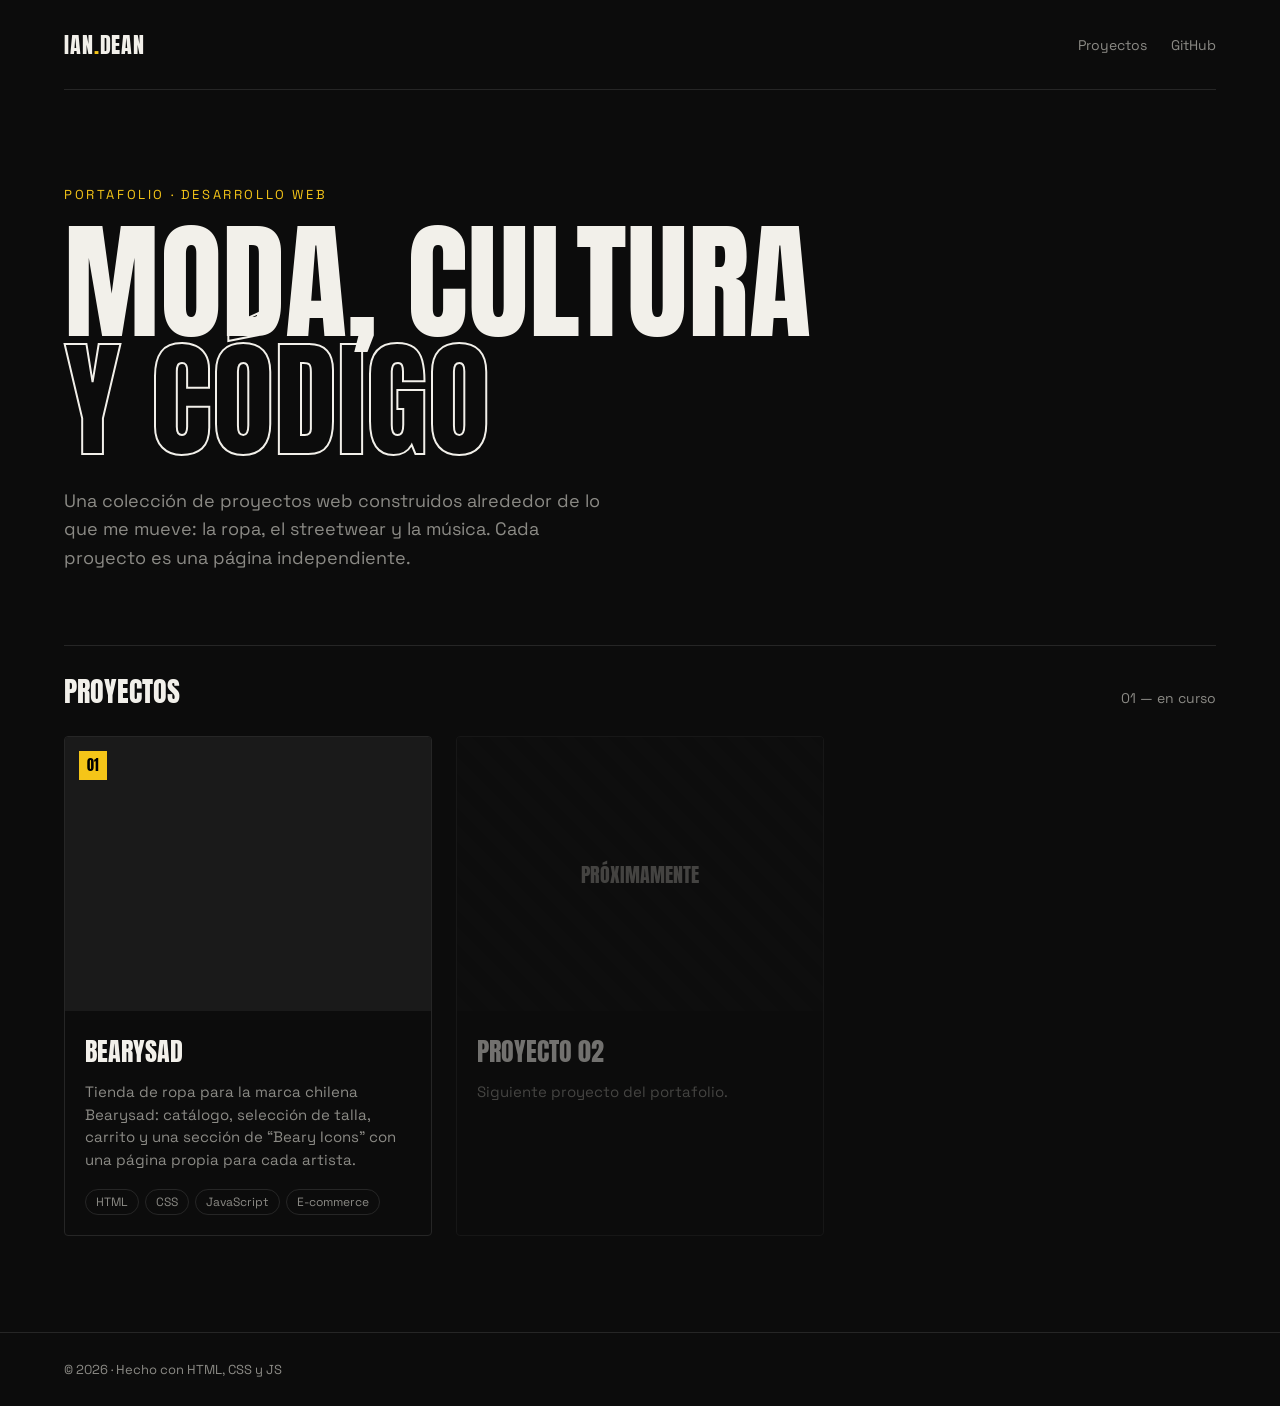
==== index.html @ 82fe90ac "Portafolio: proyecto 01 Bearysad (tienda + Beary Icons) Co-Authored-By: Claude Opus 5.5 <noreply@ant" ====
<!doctype html>
<html lang="es">
<head>
  <meta charset="utf-8">
  <meta name="viewport" content="width=device-width, initial-scale=1">
  <title>Portafolio · IanDean17</title>
  <meta name="description" content="Portafolio de proyectos web inspirados en moda y cultura urbana.">
  <link rel="preconnect" href="https://fonts.googleapis.com">
  <link href="https://fonts.googleapis.com/css2?family=Anton&family=Space+Grotesk:wght@400;500;700&display=swap" rel="stylesheet">
  <style>
    :root { --bg:#0c0c0c; --fg:#f2f0ea; --muted:#8b8a85; --line:#262626; --accent:#f5c518; }
    * { box-sizing:border-box; margin:0; padding:0; }
    body { background:var(--bg); color:var(--fg); font-family:'Space Grotesk',system-ui,sans-serif; min-height:100vh; }
    a { color:inherit; text-decoration:none; }
    .wrap { max-width:1200px; margin:0 auto; padding:0 24px; }
    header { padding:28px 0; display:flex; justify-content:space-between; align-items:center; border-bottom:1px solid var(--line); }
    .logo { font-family:Anton; font-size:22px; letter-spacing:.04em; }
    .logo span { color:var(--accent); }
    nav a { color:var(--muted); margin-left:24px; font-size:14px; }
    nav a:hover { color:var(--fg); }
    .hero { padding:96px 0 72px; }
    .eyebrow { color:var(--accent); font-size:13px; letter-spacing:.2em; text-transform:uppercase; margin-bottom:20px; }
    h1 { font-family:Anton; font-weight:400; font-size:clamp(48px,10vw,128px); line-height:.92; text-transform:uppercase; }
    h1 em { font-style:normal; -webkit-text-stroke:2px var(--fg); color:transparent; }
    .lead { max-width:560px; color:var(--muted); font-size:18px; line-height:1.6; margin-top:28px; }
    .section-title { display:flex; justify-content:space-between; align-items:baseline; border-top:1px solid var(--line); padding:24px 0; }
    .section-title h2 { font-family:Anton; font-weight:400; font-size:28px; text-transform:uppercase; }
    .section-title span { color:var(--muted); font-size:14px; }
    .grid { display:grid; grid-template-columns:repeat(auto-fill,minmax(320px,1fr)); gap:24px; padding-bottom:96px; }
    .card { border:1px solid var(--line); border-radius:4px; overflow:hidden; display:flex; flex-direction:column; transition:border-color .2s, transform .2s; }
    .card:hover { border-color:var(--accent); transform:translateY(-4px); }
    .card .thumb { aspect-ratio:4/3; background:#1a1a1a center/cover; position:relative; }
    .card .num { position:absolute; top:14px; left:14px; font-family:Anton; font-size:14px; background:var(--accent); color:#000; padding:4px 8px; }
    .card .body { padding:20px; display:flex; flex-direction:column; gap:10px; flex:1; }
    .card h3 { font-family:Anton; font-weight:400; font-size:26px; text-transform:uppercase; }
    .card p { color:var(--muted); font-size:15px; line-height:1.5; }
    .tags { display:flex; flex-wrap:wrap; gap:6px; margin-top:auto; padding-top:8px; }
    .tags span { font-size:12px; border:1px solid var(--line); padding:4px 10px; border-radius:99px; color:var(--muted); }
    .card.soon { opacity:.45; pointer-events:none; }
    .card.soon .thumb { display:grid; place-items:center; font-family:Anton; font-size:20px; color:var(--muted); background:repeating-linear-gradient(45deg,#141414 0 12px,#101010 12px 24px); }
    footer { border-top:1px solid var(--line); padding:28px 0; color:var(--muted); font-size:13px; }
  </style>
</head>
<body>
  <div class="wrap">
    <header>
      <a class="logo" href="./">IAN<span>.</span>DEAN</a>
      <nav><a href="#proyectos">Proyectos</a><a href="https://github.com/IanDean17" target="_blank" rel="noopener">GitHub</a></nav>
    </header>

    <section class="hero">
      <p class="eyebrow">Portafolio · Desarrollo web</p>
      <h1>Moda, cultura<br><em>y código</em></h1>
      <p class="lead">Una colección de proyectos web construidos alrededor de lo que me mueve: la ropa, el streetwear y la música. Cada proyecto es una página independiente.</p>
    </section>

    <div class="section-title" id="proyectos"><h2>Proyectos</h2><span>01 — en curso</span></div>
    <div class="grid">
      <a class="card" href="proyectos/bearysad/">
        <div class="thumb" style="background-image:url('https://cdn.shopify.com/s/files/1/0729/1017/6303/files/IMG_6915.jpg?width=900')"><span class="num">01</span></div>
        <div class="body">
          <h3>Bearysad</h3>
          <p>Tienda de ropa para la marca chilena Bearysad: catálogo, selección de talla, carrito y una sección de “Beary Icons” con una página propia para cada artista.</p>
          <div class="tags"><span>HTML</span><span>CSS</span><span>JavaScript</span><span>E-commerce</span></div>
        </div>
      </a>
      <div class="card soon">
        <div class="thumb">PRÓXIMAMENTE</div>
        <div class="body"><h3>Proyecto 02</h3><p>Siguiente proyecto del portafolio.</p></div>
      </div>
    </div>
  </div>
  <footer><div class="wrap">© 2026 · Hecho con HTML, CSS y JS</div></footer>
</body>
</html>
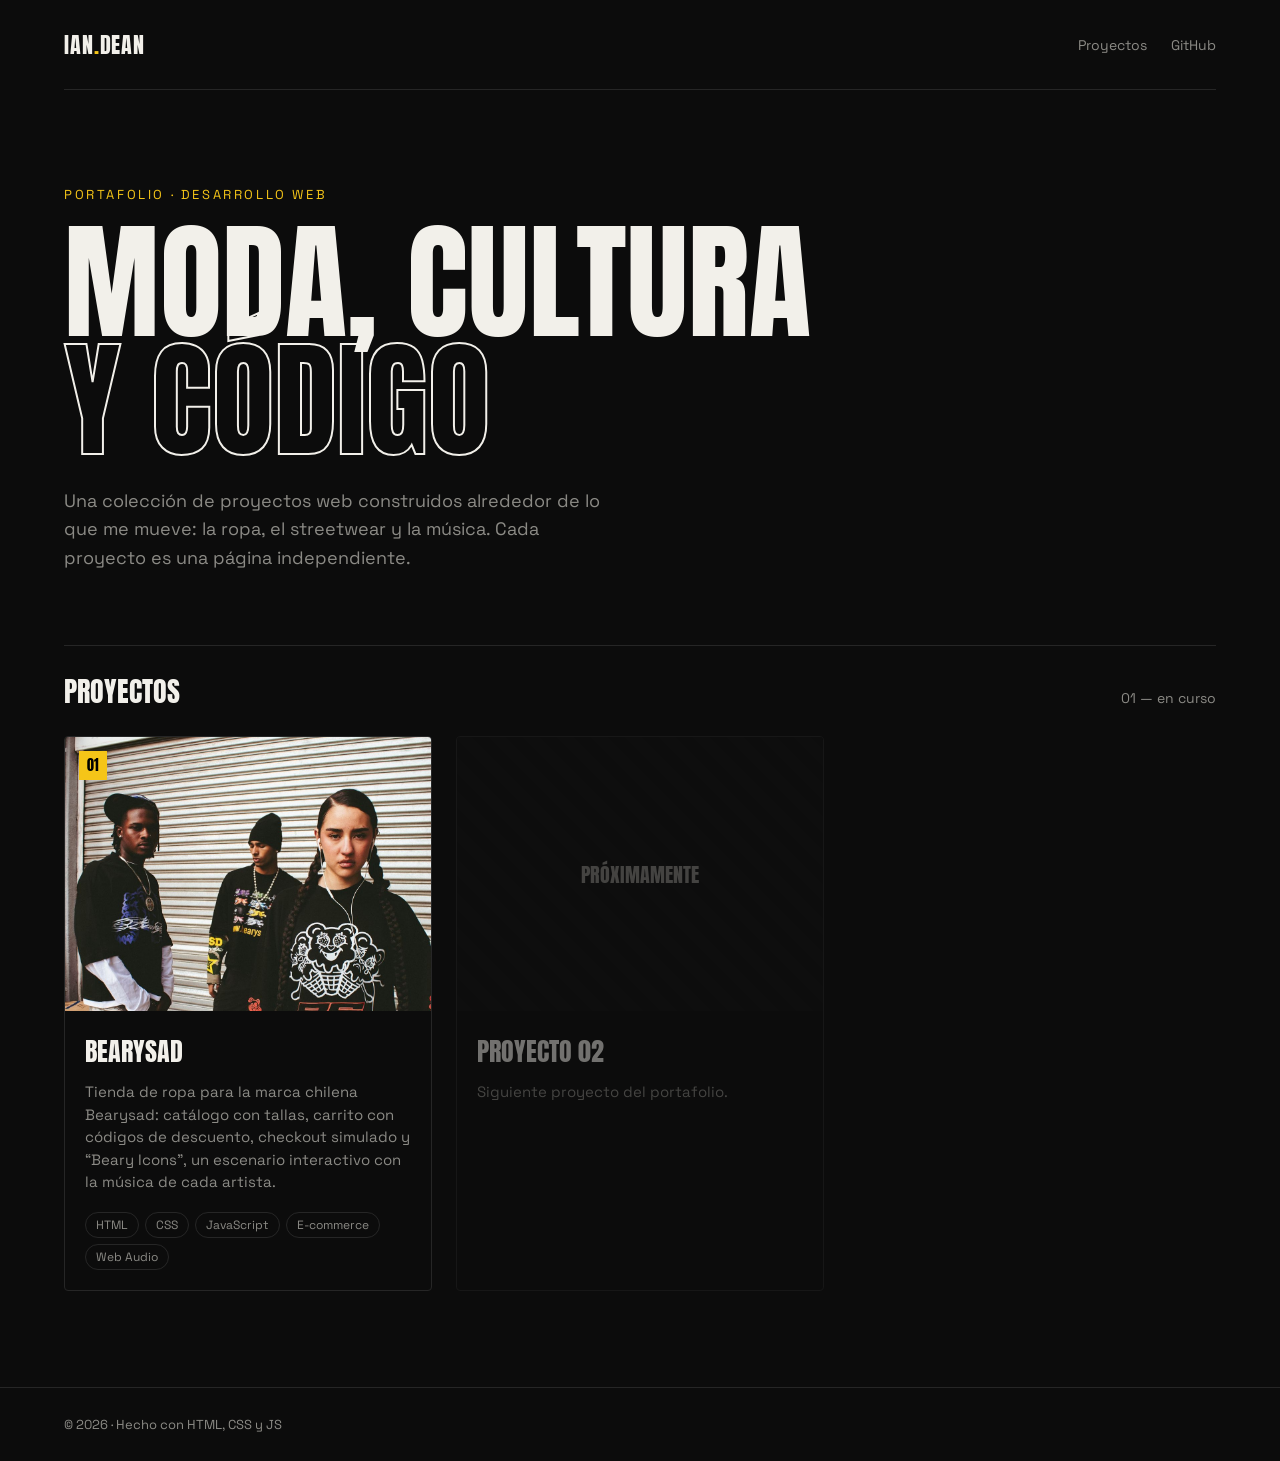
==== commit e18d5f6e: "Bearysad: Beary Icons interactivo, carrito y checkout simulado - Beary Icons: escenario con bio, dat" ====
--- a/index.html
+++ b/index.html
@@ -57,11 +57,11 @@
     <div class="section-title" id="proyectos"><h2>Proyectos</h2><span>01 — en curso</span></div>
     <div class="grid">
       <a class="card" href="proyectos/bearysad/">
-        <div class="thumb" style="background-image:url('https://cdn.shopify.com/s/files/1/0729/1017/6303/files/IMG_6915.jpg?width=900')"><span class="num">01</span></div>
+        <div class="thumb" style="background-image:url('proyectos/bearysad/assets/campaign/6911.jpg');background-position:center 30%"><span class="num">01</span></div>
         <div class="body">
           <h3>Bearysad</h3>
-          <p>Tienda de ropa para la marca chilena Bearysad: catálogo, selección de talla, carrito y una sección de “Beary Icons” con una página propia para cada artista.</p>
-          <div class="tags"><span>HTML</span><span>CSS</span><span>JavaScript</span><span>E-commerce</span></div>
+          <p>Tienda de ropa para la marca chilena Bearysad: catálogo con tallas, carrito con códigos de descuento, checkout simulado y “Beary Icons”, un escenario interactivo con la música de cada artista.</p>
+          <div class="tags"><span>HTML</span><span>CSS</span><span>JavaScript</span><span>E-commerce</span><span>Web Audio</span></div>
         </div>
       </a>
       <div class="card soon">
